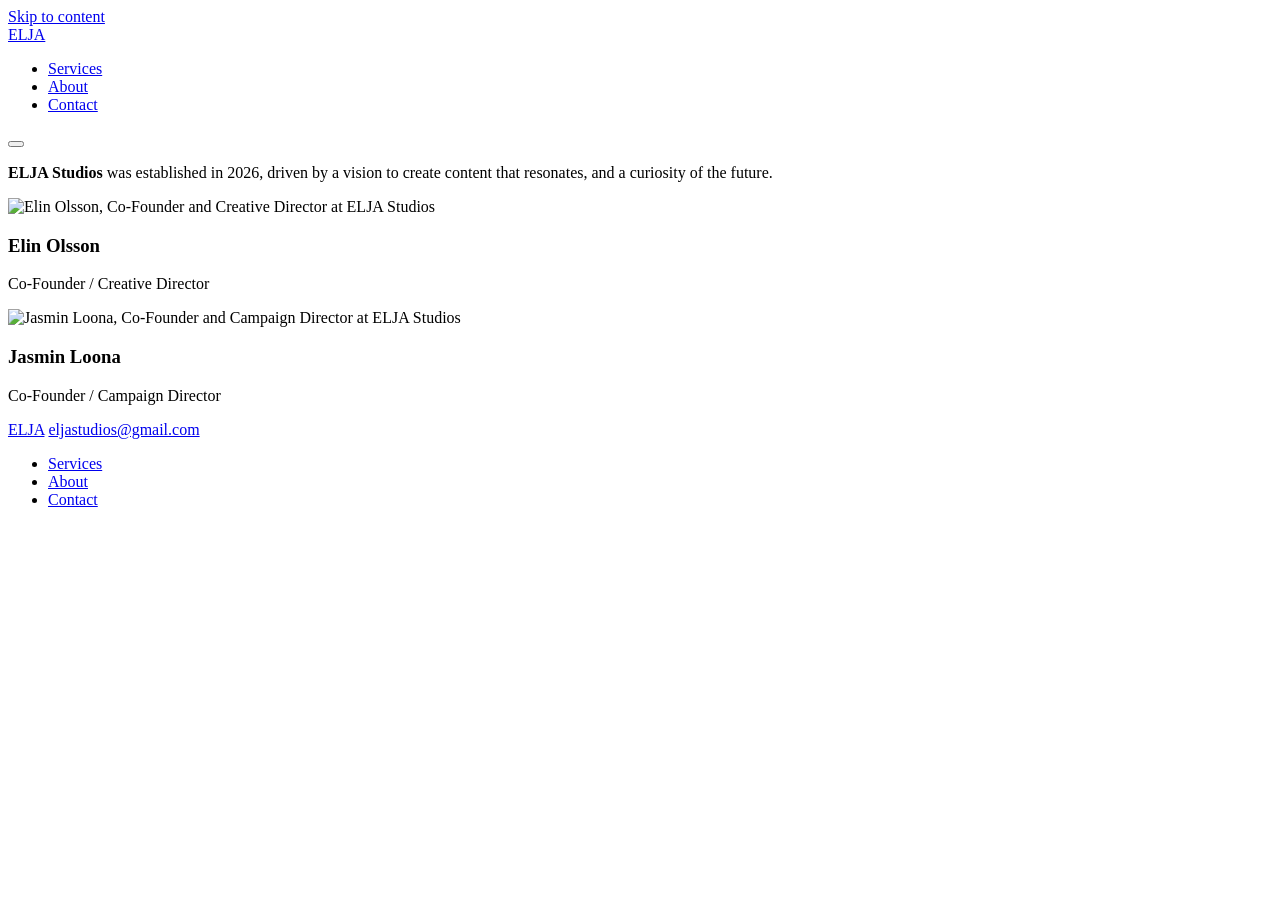
==== about.html @ 5186bd3b "Add files via upload" ====
<!DOCTYPE html>
<html lang="en">
<head>
<meta charset="UTF-8">
<meta name="viewport" content="width=device-width, initial-scale=1.0">
<title>About — ELJA Studios</title>
<meta name="description" content="ELJA Studios was established in 2026, driven by a vision to create content that resonates, and a curiosity of the future.">
<link rel="icon" href="assets/favicon.png">
<link rel="preconnect" href="https://fonts.googleapis.com">
<link rel="preconnect" href="https://fonts.gstatic.com" crossorigin>
<link href="https://fonts.googleapis.com/css2?family=Anton&family=Archivo:wght@400;500;600;700;800&family=Inter:wght@400;500;600&display=swap" rel="stylesheet">
<link rel="stylesheet" href="css/styles.css">
</head>
<body>

<a class="skip-link" href="#main">Skip to content</a>

<header class="site-header" id="siteHeader" data-solid-from-start>
  <a class="logo" href="index.html">ELJA</a>
  <nav>
    <ul class="nav-links" id="navLinks">
      <li><a href="services.html">Services</a></li>
      <li><a href="about.html" aria-current="page">About</a></li>
      <li><a href="contact.html">Contact</a></li>
    </ul>
  </nav>
  <button class="nav-toggle" id="navToggle" aria-label="Toggle menu" aria-expanded="false">
    <span></span><span></span><span></span>
  </button>
</header>

<main id="main">
  <section class="wrap page-section">
    <div class="about-intro reveal">
      <p><strong>ELJA Studios</strong> was established in 2026, driven by a vision to create content that resonates, and a curiosity of the future.</p>
    </div>

    <div class="team-grid">
      <div class="team-member reveal">
        <div class="tile">
          <img src="assets/team/elin-olsson.jpg" alt="Elin Olsson, Co-Founder and Creative Director at ELJA Studios">
        </div>
        <h3>Elin Olsson</h3>
        <p>Co-Founder / Creative Director</p>
      </div>
      <div class="team-member reveal">
        <div class="tile">
          <img src="assets/team/jasmin-loona.jpg" alt="Jasmin Loona, Co-Founder and Campaign Director at ELJA Studios">
        </div>
        <h3>Jasmin Loona</h3>
        <p>Co-Founder / Campaign Director</p>
      </div>
    </div>
  </section>
</main>

<footer class="site-footer">
  <div class="wrap footer-row">
    <a class="logo" href="index.html">ELJA</a>
    <a class="footer-email" href="mailto:eljastudios@gmail.com">eljastudios@gmail.com</a>
    <ul class="footer-nav">
      <li><a class="underline-link" href="services.html">Services</a></li>
      <li><a class="underline-link" href="about.html">About</a></li>
      <li><a class="underline-link" href="contact.html">Contact</a></li>
    </ul>
  </div>
</footer>

<script src="js/script.js"></script>
</body>
</html>
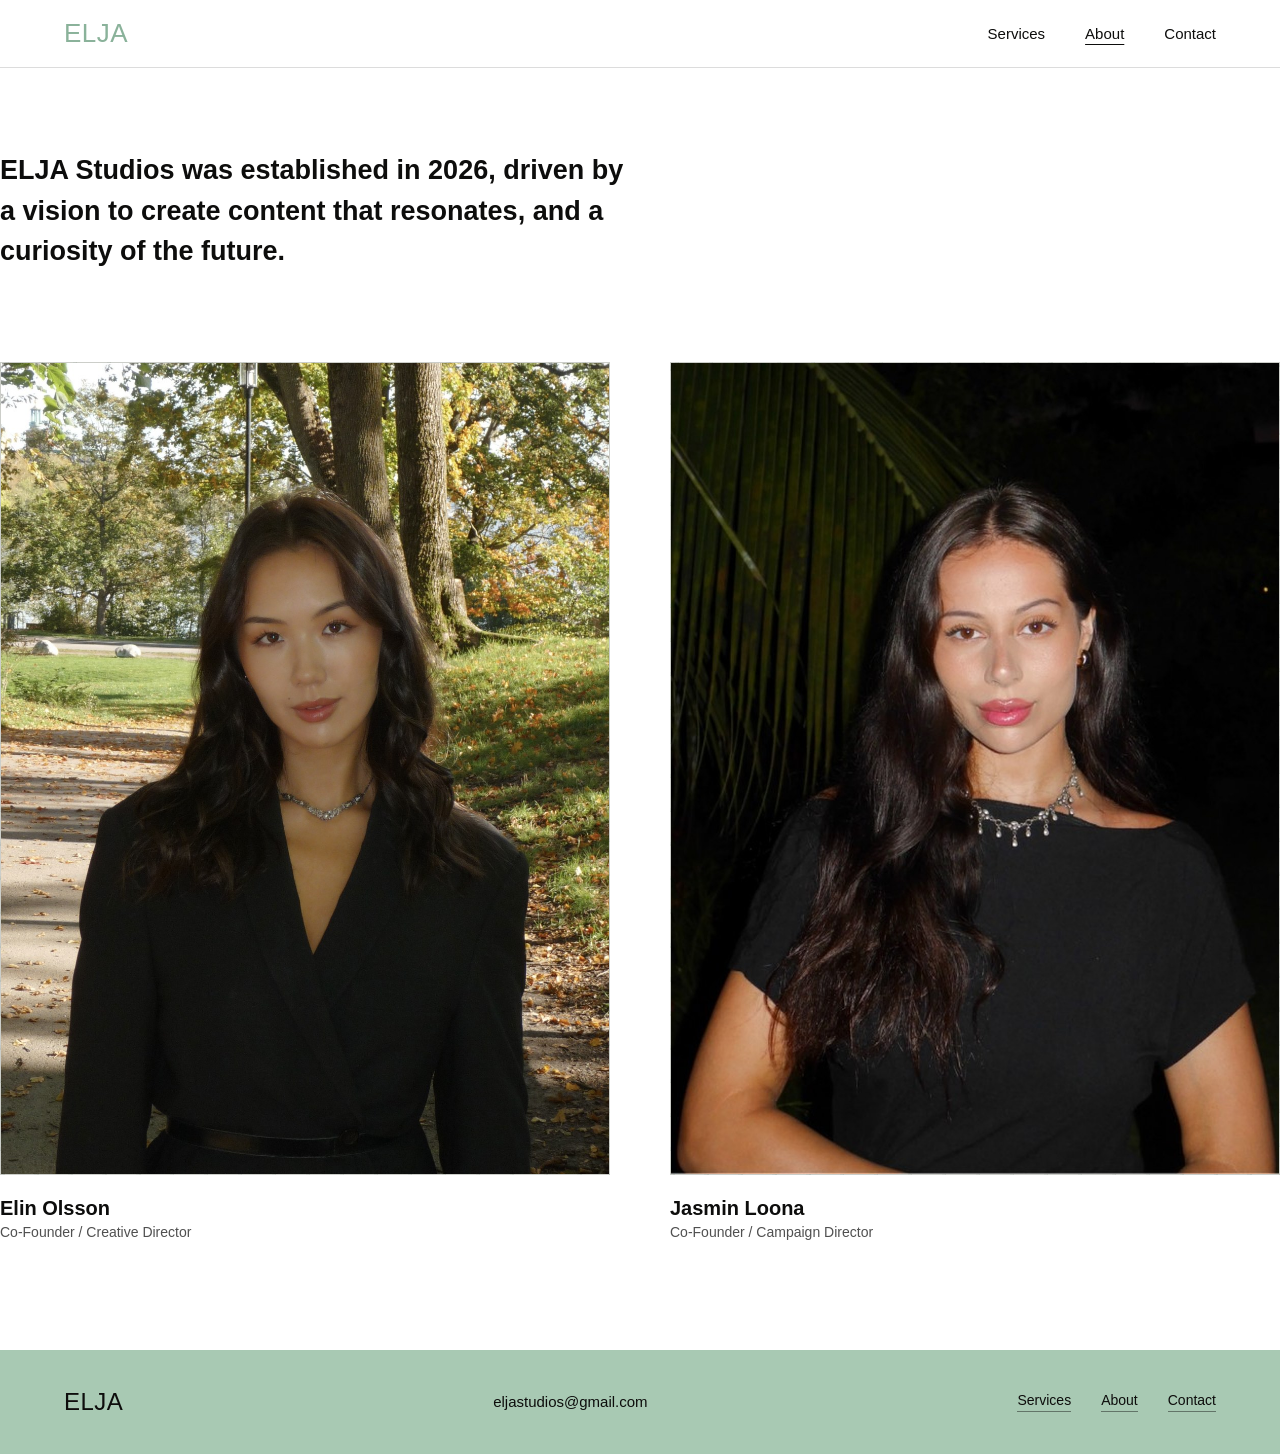
==== commit 344f013a: "Add files via upload" ====
--- a/about.html
+++ b/about.html
@@ -2,7 +2,7 @@
 <html lang="en">
 <head>
 <meta charset="UTF-8">
-<meta name="viewport" content="width=device-width, initial-scale=1.0">
+<meta name="viewport" content="width=device-width, initial-scale=1.0, viewport-fit=cover">
 <title>About — ELJA Studios</title>
 <meta name="description" content="ELJA Studios was established in 2026, driven by a vision to create content that resonates, and a curiosity of the future.">
 <link rel="icon" href="assets/favicon.png">
--- a/css/styles.css
+++ b/css/styles.css
@@ -0,0 +1,346 @@
+/* ===================================================================
+   ELJA Studios — shared stylesheet
+   =================================================================== */
+
+:root{
+  --sage:#a8c9b3;
+  --sage-deep:#8ab29a;
+  --ink:#0d0d0c;
+  --ink-70: rgba(13,13,12,0.72);
+  --ink-45: rgba(13,13,12,0.45);
+  --paper:#ffffff;
+  --line: rgba(13,13,12,0.14);
+  --line-on-sage: rgba(13,13,12,0.22);
+
+  --logo-font: 'Anton', 'Archivo', sans-serif;
+  --display: 'Archivo', -apple-system, BlinkMacSystemFont, 'Segoe UI', sans-serif;
+  --body: 'Inter', -apple-system, BlinkMacSystemFont, 'Segoe UI', sans-serif;
+
+  --wrap: 1360px;
+  --pad: 32px;
+}
+
+@media (min-width: 900px){ :root{ --pad: 64px; } }
+
+*,*::before,*::after{ box-sizing:border-box; }
+html{ scroll-behavior:smooth; }
+html, body{ height:100%; }
+body{
+  margin:0;
+  background:var(--paper);
+  color:var(--ink);
+  font-family:var(--body);
+  -webkit-font-smoothing:antialiased;
+  overflow-x:hidden;
+  min-height:100vh;
+  display:flex;
+  flex-direction:column;
+}
+main{ flex:1 0 auto; }
+.site-footer{ flex-shrink:0; }
+img,svg{ display:block; max-width:100%; }
+a{ color:inherit; text-decoration:none; }
+ul{ margin:0; padding:0; list-style:none; }
+button{ font-family:inherit; border:none; background:none; cursor:pointer; color:inherit; }
+h1,h2,h3,p{ margin:0; }
+
+.skip-link{
+  position:absolute; left:-999px; top:auto;
+  background:var(--ink); color:var(--paper);
+  padding:12px 20px; z-index:1000; font-size:13px;
+}
+.skip-link:focus{ left:16px; top:16px; }
+
+:focus-visible{ outline:2px solid var(--sage-deep); outline-offset:3px; }
+
+.wrap{ max-width:var(--wrap); margin:0 auto; padding-left:var(--pad); padding-right:var(--pad); }
+
+.underline-link{
+  position:relative;
+  display:inline-block;
+  padding-bottom:3px;
+  border-bottom:1px solid currentColor;
+}
+
+/* ---------- Reveal-on-scroll ---------- */
+.reveal{ opacity:0; transform:translateY(22px); transition:opacity .7s ease, transform .7s ease; }
+.reveal.in-view{ opacity:1; transform:translateY(0); }
+@media (prefers-reduced-motion: reduce){
+  html{ scroll-behavior:auto; }
+  .reveal{ opacity:1; transform:none; transition:none; }
+}
+
+/* ---------- Header ---------- */
+.site-header{
+  position:fixed; top:0; left:0; right:0; z-index:200;
+  display:flex; align-items:center; justify-content:space-between;
+  padding:28px var(--pad);
+  color:#fff;
+  transition:background .35s ease, color .35s ease, padding .35s ease, box-shadow .35s ease;
+}
+.site-header.is-solid{
+  background:rgba(255,255,255,0.94);
+  backdrop-filter:blur(10px);
+  color:var(--ink);
+  padding:18px var(--pad);
+  box-shadow:0 1px 0 var(--line);
+}
+.logo{
+  font-family:var(--logo-font);
+  font-weight:400;
+  font-size:26px;
+  letter-spacing:0.02em;
+  color:var(--sage);
+  transition:color .35s ease;
+}
+.site-header.is-solid .logo{ color:var(--sage-deep); }
+
+.nav-links{ display:flex; gap:40px; }
+.nav-links a{
+  font-family:var(--display);
+  font-weight:500;
+  font-size:15px;
+  position:relative;
+  padding-bottom:4px;
+}
+.nav-links a[aria-current="page"]{ text-decoration:underline; text-underline-offset:5px; }
+.nav-links a::after{
+  content:'';
+  position:absolute; left:0; right:100%; bottom:0;
+  height:1px; background:currentColor;
+  transition:right .3s ease;
+}
+.nav-links a:hover::after{ right:0; }
+
+.nav-toggle{ display:none; width:26px; height:20px; position:relative; flex:none; }
+.nav-toggle span{
+  position:absolute; left:0; right:0; height:2px; background:currentColor;
+  transition:transform .3s ease, opacity .3s ease;
+}
+.nav-toggle span:nth-child(1){ top:0; }
+.nav-toggle span:nth-child(2){ top:9px; }
+.nav-toggle span:nth-child(3){ top:18px; }
+.nav-toggle.is-open span:nth-child(1){ transform:translateY(9px) rotate(45deg); }
+.nav-toggle.is-open span:nth-child(2){ opacity:0; }
+.nav-toggle.is-open span:nth-child(3){ transform:translateY(-9px) rotate(-45deg); }
+
+@media (max-width: 760px){
+  .nav-toggle{ display:block; }
+  .nav-links{
+    position:fixed; inset:0; z-index:150;
+    background:var(--ink); color:var(--paper);
+    flex-direction:column; align-items:flex-start; justify-content:center;
+    gap:26px; padding:0 40px;
+    transform:translateX(100%); transition:transform .45s ease;
+  }
+  .nav-links.is-open{ transform:translateX(0); }
+  .nav-links a{ font-size:26px; }
+}
+
+/* ---------- Hero (home only: pure media, no text overlay) ---------- */
+.hero{
+  position:relative;
+  height:100vh; min-height:560px;
+  overflow:hidden;
+}
+.hero-media{
+  position:absolute; inset:0;
+  background:#e7ece6;
+  overflow:hidden;
+}
+.hero-video{
+  width:100%; height:100%;
+  object-fit:cover;
+  display:block;
+}
+
+/* ---------- Section shell ---------- */
+main{ padding-top:0; }
+.page-section{ padding:150px 0 110px; }
+.page-section.tight-top{ padding-top:150px; }
+@media (max-width: 760px){
+  .page-section{ padding:120px 0 70px; }
+  .page-section.tight-top{ padding-top:120px; }
+}
+
+.headline{
+  font-family:var(--display);
+  font-weight:800;
+  font-size:clamp(34px, 5.6vw, 68px);
+  line-height:1.04;
+  letter-spacing:-0.01em;
+  max-width:900px;
+}
+
+.about-link{
+  display:inline-block;
+  margin-top:26px;
+  font-family:var(--display);
+  font-weight:500;
+  font-size:15px;
+}
+
+/* ---------- Home: Curious / Work row ---------- */
+.split-row{
+  display:grid;
+  grid-template-columns:0.9fr 1.4fr;
+  gap:60px;
+  margin-top:130px;
+}
+@media (max-width: 900px){
+  .split-row{ grid-template-columns:1fr; gap:56px; margin-top:90px; }
+}
+
+.curious-block{ display:block; }
+.curious-block h2{
+  font-family:var(--display);
+  font-weight:800;
+  font-size:clamp(30px, 4.4vw, 46px);
+  line-height:1.08;
+  transition:opacity .25s ease;
+}
+.curious-block .underline-link{
+  display:inline-block; margin-top:6px;
+}
+.curious-block:hover h2{ opacity:0.7; }
+
+.work-label{
+  font-family:var(--display);
+  font-weight:600;
+  font-size:15px;
+  margin-bottom:22px;
+  display:block;
+}
+
+.work-grid{
+  display:grid;
+  grid-template-columns:repeat(4, 1fr);
+  gap:14px;
+}
+@media (max-width: 900px){
+  .work-grid{ grid-template-columns:repeat(2, 1fr); }
+}
+@media (max-width: 480px){
+  .work-grid{ grid-template-columns:1fr; }
+}
+
+/* ---------- Placeholder tile ---------- */
+.tile{
+  position:relative;
+  aspect-ratio:4/5;
+  background:
+    repeating-linear-gradient(135deg, #e2e6e0 0 2px, #d9ded6 2px 3px, transparent 3px 24px),
+    #ecefe9;
+  border:1px solid var(--line);
+  overflow:hidden;
+  display:flex; align-items:center; justify-content:center;
+}
+.tile .tile-label{
+  font-size:11px; letter-spacing:0.06em; text-transform:uppercase;
+  color:var(--ink-45); text-align:center; padding:0 14px;
+}
+.tile .play{
+  position:absolute; top:50%; left:50%; transform:translate(-50%,-50%);
+  width:44px; height:44px; border-radius:50%;
+  background:rgba(255,255,255,0.85);
+  display:flex; align-items:center; justify-content:center;
+}
+.tile.is-square{ aspect-ratio:1/1; }
+.tile.is-portrait{ aspect-ratio:3/4; }
+.tile.is-wide{ aspect-ratio:16/9; }
+.tile img{
+  width:100%; height:100%;
+  object-fit:cover;
+  display:block;
+}
+a.tile{ transition:opacity .25s ease; }
+a.tile:hover{ opacity:0.82; }
+
+/* ---------- Services page ---------- */
+.services-copy{ max-width:640px; margin-top:28px; }
+.services-copy p{ font-size:16px; line-height:1.7; color:var(--ink-70); }
+.services-copy p + p{ margin-top:22px; }
+
+.accordion{ margin-top:60px; border-top:1px solid var(--line); }
+.acc-item{ border-bottom:1px solid var(--line); }
+.acc-trigger{
+  width:100%;
+  display:flex; align-items:center; justify-content:space-between;
+  padding:30px 0;
+  font-family:var(--display); font-weight:700;
+  font-size:clamp(19px, 2.6vw, 25px);
+  text-align:left;
+}
+.acc-trigger .icon{
+  position:relative; width:20px; height:20px; flex:none; margin-left:20px;
+}
+.acc-trigger .icon::before,
+.acc-trigger .icon::after{
+  content:''; position:absolute; top:50%; left:50%;
+  background:var(--ink); transition:transform .25s ease;
+}
+.acc-trigger .icon::before{ width:16px; height:2px; transform:translate(-50%,-50%); }
+.acc-trigger .icon::after{ width:2px; height:16px; transform:translate(-50%,-50%); }
+.acc-item.is-open .acc-trigger .icon::after{ transform:translate(-50%,-50%) scaleY(0); }
+
+.acc-panel{
+  max-height:0; overflow:hidden;
+  transition:max-height .35s ease;
+}
+.acc-item.is-open .acc-panel{ max-height:260px; }
+.acc-panel-inner{ padding:0 0 30px; max-width:600px; }
+.acc-panel-inner p{ font-size:15px; line-height:1.7; color:var(--ink-70); }
+
+.curious-cta{
+  display:inline-block; margin-top:70px;
+  font-family:var(--display); font-weight:600; font-size:17px;
+}
+
+/* ---------- About page ---------- */
+.about-intro{ max-width:640px; }
+.about-intro p{
+  font-family:var(--display); font-weight:600;
+  font-size:clamp(20px, 2.6vw, 27px); line-height:1.5;
+  color:var(--ink);
+}
+.about-intro strong{ font-weight:800; }
+
+.team-grid{
+  margin-top:90px;
+  display:grid;
+  grid-template-columns:1fr 1fr;
+  gap:60px;
+}
+@media (max-width: 760px){
+  .team-grid{ grid-template-columns:1fr; gap:56px; }
+}
+.team-member .tile{ aspect-ratio:3/4; margin-bottom:22px; }
+.team-member h3{ font-family:var(--display); font-weight:700; font-size:20px; }
+.team-member p{ margin-top:4px; font-size:14px; color:var(--ink-70); }
+
+/* ---------- Contact page ---------- */
+.contact-hero{
+  display:flex; justify-content:space-between; align-items:flex-start; gap:32px; flex-wrap:wrap;
+}
+.contact-hero .headline{ margin-bottom:14px; }
+.contact-hero .tagline{ font-size:18px; color:var(--ink-70); }
+.contact-hero .email{
+  font-family:var(--display); font-weight:500; font-size:17px;
+  margin-top:6px;
+}
+
+/* ---------- Global Footer ---------- */
+.site-footer{
+  background:var(--sage);
+  color:var(--ink);
+  padding:38px 0;
+}
+.footer-row{
+  display:flex; justify-content:space-between; align-items:center; gap:24px; flex-wrap:wrap;
+}
+.footer-row .logo{ color:var(--ink); font-size:24px; }
+.footer-email{ font-family:var(--display); font-weight:500; font-size:15px; }
+.footer-nav{ display:flex; gap:30px; }
+.footer-nav a{ font-family:var(--display); font-weight:500; font-size:14px; }
+.footer-nav a.underline-link{ border-bottom-color:var(--ink-45); }
+.footer-nav a.underline-link:hover{ border-bottom-color:var(--ink); }
